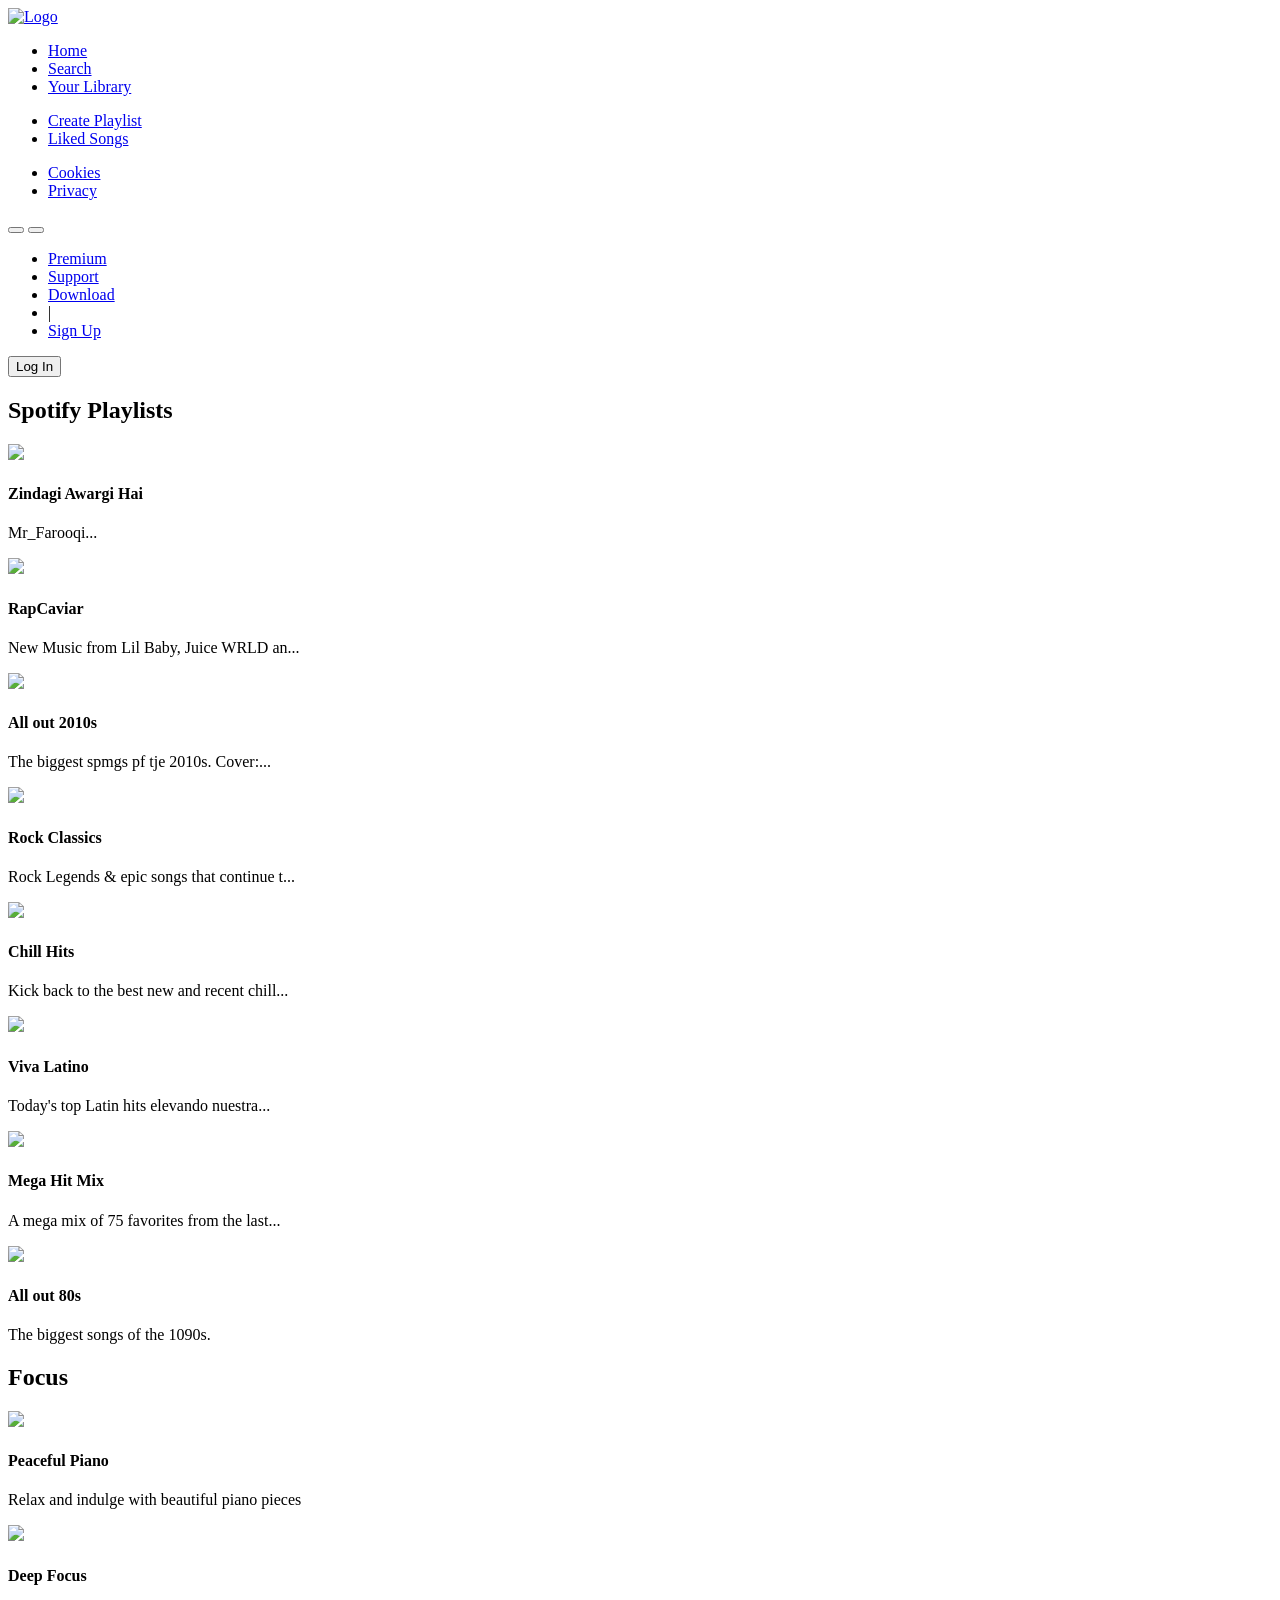
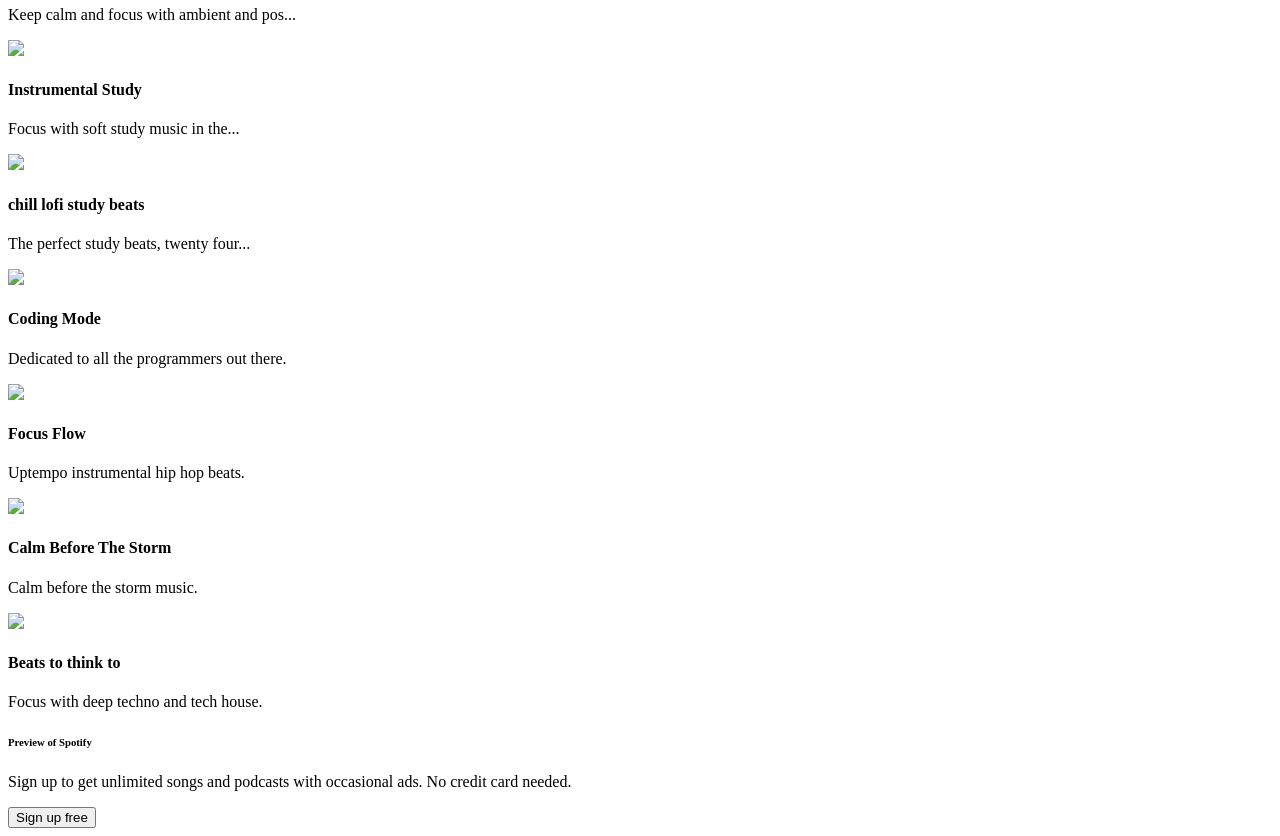
==== index.html @ 8769f4de "Rename main.html to index.html" ====
<!DOCTYPE html>
<html>
<head>
	<meta charset="utf-8">
	<meta name="viewport" content="width=device-width, initial-scale=1">
	<link rel="stylesheet" type="text/css" href="style.css">
	<title>MusicHubble</title>
</head>
<body>
	<body>

    <div class="sidebar">
      <div class="logo">
        <a href="#">
          <img src="https://storage.googleapis.com/pr-newsroom-wp/1/2018/11/Spotify_Logo_CMYK_Green.png" alt="Logo" />
        </a>
      </div>

      <div class="navigation">
        <ul>
          <li>
            <a href="#">
              <span class="fa fa-home"></span>
              <span>Home</span>
            </a>
          </li>

          <li>
            <a href="#">
              <span class="fa fa-search"></span>
              <span>Search</span>
            </a>
          </li>

          <li>
            <a href="#">
              <span class="fa fas fa-book"></span>
              <span>Your Library</span>
            </a>
          </li>
        </ul>
      </div>

      <div class="navigation">
        <ul>
          <li>
            <a href="#">
              <span class="fa fas fa-plus-square"></span>
              <span>Create Playlist</span>
            </a>
          </li>

          <li>
            <a href="#">
              <span class="fa fas fa-heart"></span>
              <span>Liked Songs</span>
            </a>
          </li>
        </ul>
      </div>

      <div class="policies">
        <ul>
          <li>
            <a href="#">Cookies</a>
          </li>
          <li>
            <a href="#">Privacy</a>
          </li>
        </ul>
      </div>
    </div>

    <div class="main-container">
      <div class="topbar">
        <div class="prev-next-buttons">
          <button type="button" class="fa fas fa-chevron-left"></button>
          <button type="button" class="fa fas fa-chevron-right"></button>
        </div>

        <div class="navbar">
          <ul>
            <li>
              <a href="#">Premium</a>
            </li>
            <li>
              <a href="#">Support</a>
            </li>
            <li>
              <a href="#">Download</a>
            </li>
            <li class="divider">|</li>
            <li>
              <a href="#">Sign Up</a>
            </li>
          </ul>
          <button type="button">Log In</button>
        </div>
      </div>
  <!--------Spotify Playlists Section start hear ----------------->
      <div class="spotify-playlists">
        <h2>Spotify Playlists</h2>

        <div class="list">
          <div class="item">
            <img src="https://i1.sndcdn.com/artworks-YwGnIJyWtEhAORx1-oNyQ0g-t500x500.jpg" />
            <div class="play">
              <a href="E:\hubble-music-web\playlist\Zindagi Awargi Hai.html"><span class="fa fa-play"></span></a>
            </div>
            <h4>Zindagi Awargi Hai </h4>
            <p>Mr_Farooqi...</p>
          </div>

          <div class="item">
            <img src="https://th.bing.com/th/id/OIP.tqtfuBrs-v-uJ2NsOrR2tgHaHa?pid=ImgDet&rs=1">
            <div class="play" >
              <span class="fa fa-play"></span>
            </div>
            <h4>RapCaviar</h4>
            <p>New Music from Lil Baby, Juice WRLD an...</p>
          </div>

          <div class="item">
            <img src="https://i1.sndcdn.com/artworks-YwGnIJyWtEhAORx1-oNyQ0g-t500x500.jpg">
            <div class="play">
              <span class="fa fa-play"></span>
            </div>
            <h4>All out 2010s</h4>
            <p>The biggest spmgs pf tje 2010s. Cover:...</p>
          </div>

          <div class="item">
            <img src="https://i1.sndcdn.com/artworks-YwGnIJyWtEhAORx1-oNyQ0g-t500x500.jpg">
            <div class="play">
              <span class="fa fa-play"></span>
            </div>
            <h4>Rock Classics</h4>
            <p>Rock Legends & epic songs that continue t...</p>
          </div>

          <div class="item">
            <img src="https://i1.sndcdn.com/artworks-YwGnIJyWtEhAORx1-oNyQ0g-t500x500.jpg">
            <div class="play">
              <span class="fa fa-play"></span>
            </div>
            <h4>Chill Hits</h4>
            <p>Kick back to the best new and recent chill...</p>
          </div>

          <div class="item">
            <img src="https://i1.sndcdn.com/artworks-YwGnIJyWtEhAORx1-oNyQ0g-t500x500.jpg">
            <div class="play">
              <span class="fa fa-play"></span>
            </div>
            <h4>Viva Latino</h4>
            <p>Today's top Latin hits elevando nuestra...</p>
          </div>

          <div class="item">
            <img src="https://i1.sndcdn.com/artworks-YwGnIJyWtEhAORx1-oNyQ0g-t500x500.jpg">
            <div class="play">
              <span class="fa fa-play"></span>
            </div>
            <h4>Mega Hit Mix</h4>
            <p>A mega mix of 75 favorites from the last...</p>
          </div>

          <div class="item">
            <img src="https://i1.sndcdn.com/artworks-YwGnIJyWtEhAORx1-oNyQ0g-t500x500.jpg">
            <div class="play">
              <span class="fa fa-play"></span>
            </div>
            <h4>All out 80s</h4>
            <p>The biggest songs of the 1090s.</p>
          </div>
        </div>
      </div>
<!--------Spotify Playlists Section end hear ----------------->


<!--------Focus Section start hear ----------------->
      <div class="spotify-playlists">
        <h2>Focus</h2>
        <div class="list">
          <div class="item">
            <img src="https://i1.sndcdn.com/artworks-YwGnIJyWtEhAORx1-oNyQ0g-t500x500.jpg">
            <div class="play">
              <span class="fa fa-play"></span>
            </div>
            <h4>Peaceful Piano</h4>
            <p>Relax and indulge with beautiful piano pieces</p>
          </div>

          <div class="item">
            <img src="https://i1.sndcdn.com/artworks-YwGnIJyWtEhAORx1-oNyQ0g-t500x500.jpg">
            <div class="play">
              <span class="fa fa-play"></span>
            </div>
            <h4>Deep Focus</h4>
            <p>Keep calm and focus with ambient and pos...</p>
          </div>

          <div class="item">
            <img src="https://i1.sndcdn.com/artworks-YwGnIJyWtEhAORx1-oNyQ0g-t500x500.jpg">
            <div class="play">
              <span class="fa fa-play"></span>
            </div>
            <h4>Instrumental Study</h4>
            <p>Focus with soft study music in the...</p>
          </div>

          <div class="item">
            <img src="https://i1.sndcdn.com/artworks-YwGnIJyWtEhAORx1-oNyQ0g-t500x500.jpg">
            <div class="play">
              <span class="fa fa-play"></span>
            </div>
            <h4>chill lofi study beats</h4>
            <p>The perfect study beats, twenty four...</p>
          </div>

          <div class="item">
            <img src="https://i1.sndcdn.com/artworks-YwGnIJyWtEhAORx1-oNyQ0g-t500x500.jpg">
            <div class="play">
              <span class="fa fa-play"></span>
            </div>
            <h4>Coding Mode</h4>
            <p>Dedicated to all the programmers out there.</p>
          </div>
          
          <div class="item">
            <img src="https://i1.sndcdn.com/artworks-YwGnIJyWtEhAORx1-oNyQ0g-t500x500.jpg">
            <div class="play">
              <span class="fa fa-play"></span>
            </div>
            <h4>Focus Flow</h4>
            <p>Uptempo instrumental hip hop beats.</p>
          </div>

          <div class="item">
            <img src="https://i1.sndcdn.com/artworks-YwGnIJyWtEhAORx1-oNyQ0g-t500x500.jpg">
            <div class="play">
              <span class="fa fa-play"></span>
            </div>
            <h4>Calm Before The Storm</h4>
            <p>Calm before the storm music.</p>
          </div>

          <div class="item">
            <img src="https://i1.sndcdn.com/artworks-YwGnIJyWtEhAORx1-oNyQ0g-t500x500.jpg">
            <div class="play">
              <span class="fa fa-play"></span>
            </div>
            <h4>Beats to think to</h4>
            <p>Focus with deep techno and tech house.</p>
          </div>
        </div>
      </div>

      <!--------Focus Section end hear ----------------->

      <div class="preview">
        <div class="text">
          <h6>Preview of Spotify</h6>
          <p>Sign up to get unlimited songs and podcasts with occasional ads. No credit card needed.</p>
        </div>
        <div class="button">
          <button type="button">Sign up free</button>
        </div>
      </div>
    </div>

    <script
      src="https://kit.fontawesome.com/23cecef777.js"
      crossorigin="anonymous"
    ></script>
  </body>
</body>
</html>
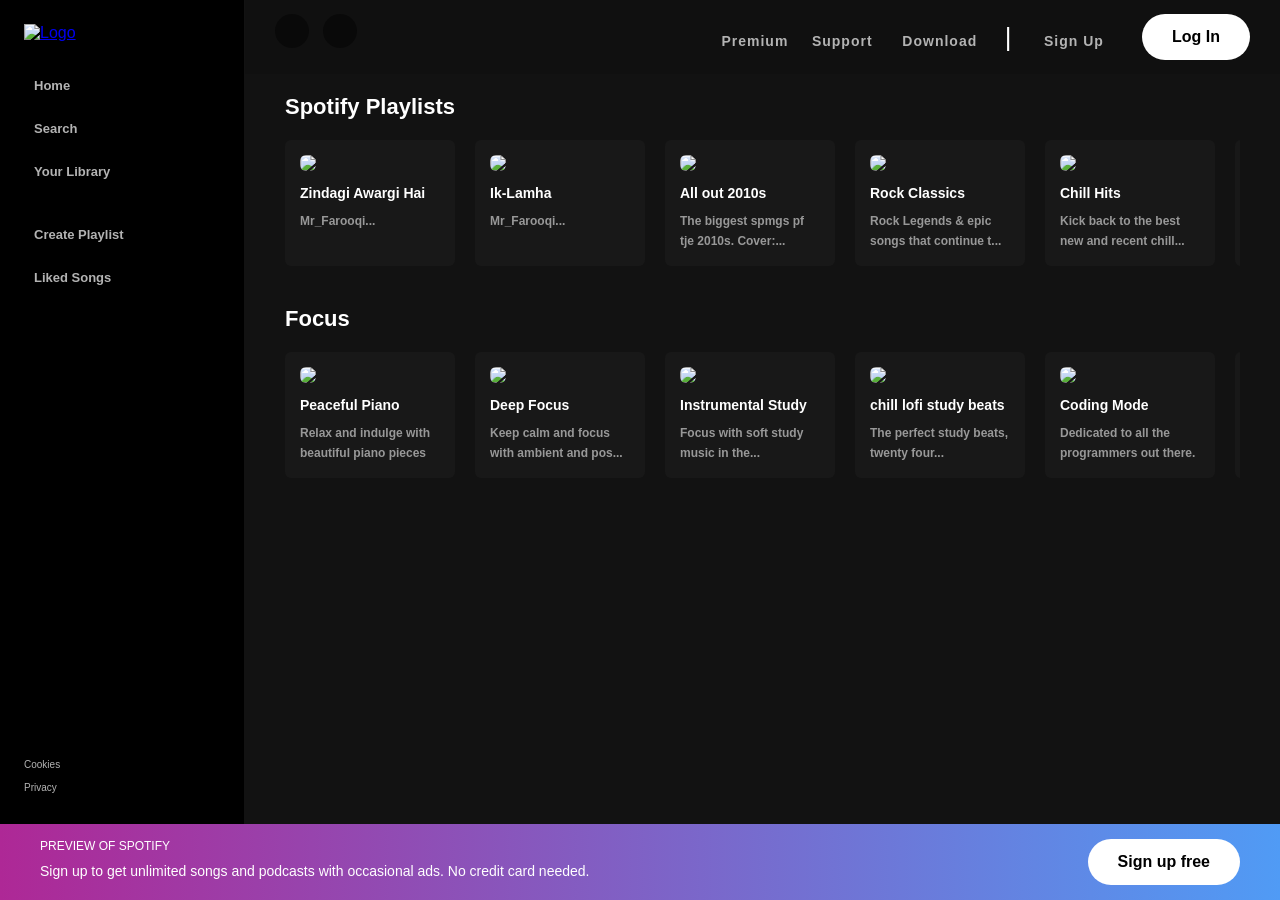
==== commit f404d141: "Update index.html" ====
--- a/index.html
+++ b/index.html
@@ -105,19 +105,20 @@
           <div class="item">
             <img src="https://i1.sndcdn.com/artworks-YwGnIJyWtEhAORx1-oNyQ0g-t500x500.jpg" />
             <div class="play">
-              <a href="E:\hubble-music-web\playlist\Zindagi Awargi Hai.html"><span class="fa fa-play"></span></a>
+              <a href="playlist/Zindagi Awargi Hai.html">
+		      <span class="fa fa-play"></span></a>
             </div>
             <h4>Zindagi Awargi Hai </h4>
             <p>Mr_Farooqi...</p>
           </div>
 
           <div class="item">
-            <img src="https://th.bing.com/th/id/OIP.tqtfuBrs-v-uJ2NsOrR2tgHaHa?pid=ImgDet&rs=1">
-            <div class="play" >
-              <span class="fa fa-play"></span>
-            </div>
-            <h4>RapCaviar</h4>
-            <p>New Music from Lil Baby, Juice WRLD an...</p>
+            <img src="https://th.bing.com/th/id/OIP.tqtfuBrs-v-uJ2NsOrR2tgHaHa?pid=ImgDet&rs=1" />
+            <div class="play">
+              <a href="playlist\Ik-Lamha.html"><span class="fa fa-play"></span></a>
+            </div>
+            <h4>Ik-Lamha </h4>
+            <p>Mr_Farooqi...</p>
           </div>
 
           <div class="item">
--- a/style.css
+++ b/style.css
@@ -0,0 +1,242 @@
+* {
+  padding: 0;
+  margin: 0;
+}
+body {
+  background-color: #121212;
+  font-family: 'Montserrat', sans-serif;
+}
+
+.sidebar {
+  position: fixed;
+  left: 0;
+  top: 0;
+  bottom: 0;
+  width: 196px;
+  background-color: #000000;
+  padding: 24px;
+}
+.sidebar .logo img {
+  width: 130px;
+}
+.sidebar .navigation ul {
+  list-style: none;
+  margin-top: 20px;
+}
+.sidebar .navigation ul li {
+  padding: 10px 0px;
+}
+.sidebar .navigation ul li a {
+  color: #b3b3b3;
+  text-decoration: none;
+  font-weight: bold;
+  font-size: 13px;
+}
+.sidebar .navigation ul li a:hover,
+.sidebar .navigation ul li a:active,
+.sidebar .navigation ul li a:focus {
+  color: #ffffff;
+}
+.sidebar .navigation ul li a:hover .fa,
+.sidebar .navigation ul li a:active .fa,
+.sidebar .navigation ul li a:focus .fa {
+  color: #b3b3b3;
+}
+.sidebar .navigation ul li .fa {
+  font-size: 20px;
+  margin-right: 10px;
+}
+.sidebar .navigation ul li a:hover .fa:hover,
+.sidebar .navigation ul li a:hover .fa:active,
+.sidebar .navigation ul li a:hover .fa:focus {
+  color: #ffffff;
+}
+.sidebar .policies {
+  position: absolute;
+  bottom: 100px;
+}
+.sidebar .policies ul {
+  list-style: none;
+}
+.sidebar .policies ul li {
+  padding-bottom: 5px;
+}
+.sidebar .policies ul li a {
+  color: #b3b3b3;
+  font-weight: 500;
+  text-decoration: none;
+  font-size: 10px;
+}
+.sidebar .policies ul li a:hover,
+.sidebar .policies ul li a:active,
+.sidebar .policies ul li a:focus {
+  text-decoration: underline;
+}
+
+.main-container {
+  margin-left: 245px;
+  margin-bottom: 100px;
+}
+
+.topbar {
+  display: flex;
+  justify-content: space-between;
+  background-color: #101010;
+  padding: 14px 30px;
+}
+.topbar .prev-next-buttons button {
+  color: #7a7a7a;
+  cursor: not-allowed;
+  width: 34px;
+  height: 34px;
+  border-radius: 100%;
+  font-size: 18px;
+  border: 0px;
+  background-color: #090909;
+  margin-right: 10px;
+}
+.topbar .navbar {
+  display: flex;
+  align-items: center;
+}
+.topbar .navbar ul {
+  list-style: none;
+}
+.topbar .navbar ul li {
+  display: inline-block;
+  margin: 0px 8px;
+  width: 70px;
+}
+.topbar .navbar ul li a {
+  color: #b3b3b3;
+  text-decoration: none;
+  font-weight: bold;
+  font-size: 14px;
+  letter-spacing: 1px;
+}
+.topbar .navbar ul li a:hover,
+.topbar .navbar ul li a:active,
+.topbar .navbar ul li a:focus {
+  color: #ffffff;
+  font-size: 15px;
+}
+.topbar .navbar ul li.divider {
+  color: #ffffff;
+  font-size: 26px;
+  margin: 0px 20px;
+  width: auto;
+}
+.topbar .navbar button {
+  background-color: #ffffff;
+  color: #000000;
+  font-size: 16px;
+  font-weight: bold;
+  padding: 14px 30px;
+  border: 0px;
+  border-radius: 40px;
+  cursor: pointer;
+  margin-left: 20px;
+}
+.topbar .navbar button:hover,
+.topbar .navbar button:active,
+.topbar .navbar button:focus {
+  background-color: #f2f2f2;
+}
+.spotify-playlists {
+  padding: 20px 40px;
+}
+.spotify-playlists h2 {
+  color: #ffffff;
+  font-size: 22px;
+  margin-bottom: 20px;
+}
+.spotify-playlists .list {
+  display: flex;
+  gap: 20px;
+  overflow: hidden;
+}
+.spotify-playlists .list .item {
+  min-width: 140px;
+  width: 160px;
+  padding: 15px;
+  background-color: #181818;
+  border-radius: 6px;
+  cursor: pointer;
+  transition: all ease 0.4s;
+}
+.spotify-playlists .list .item:hover {
+  background-color: #252525;
+}
+.spotify-playlists .list .item img {
+  width: 100%;
+  border-radius: 6px;
+  margin-bottom: 10px;
+}
+.spotify-playlists .list .item .play {
+  position: relative;
+}
+.spotify-playlists .list .item .play .fa {
+  position: absolute;
+  right: 10px;
+  top: -60px;
+  padding: 18px;
+  background-color: #1db954;
+  border-radius: 100%;
+  opacity: 0;
+  transition: all ease 0.4s;
+}
+.spotify-playlists .list .item:hover .play .fa {
+  opacity: 1;
+  transform: translateY(-20px);
+}
+.spotify-playlists .list .item h4 {
+  color: #ffffff;
+  font-size: 14px;
+  margin-bottom: 10px;
+  white-space: nowrap;
+  overflow: hidden;
+  text-overflow: ellipsis;
+}
+.spotify-playlists .list .item p {
+  color: #989898;
+  font-size: 12px;
+  line-height: 20px;
+  font-weight: 600;
+}
+.spotify-playlists hr {
+  margin: 70px 0px 0px;
+  border-color: #636363;
+}
+
+.preview {
+  position: fixed;
+  bottom: 0;
+  left: 0;
+  right: 0;
+  background: linear-gradient(to right, #ae2896, #509bf5);
+  padding: 15px 40px;
+  display: flex;
+  justify-content: space-between;
+}
+.preview h6 {
+  color: #ffffff;
+  text-transform: uppercase;
+  font-weight: 400;
+  font-size: 12px;
+  margin-bottom: 10px;
+}
+.preview p {
+  color: #ffffff;
+  font-size: 14px;
+  font-weight: 500;
+}
+.preview button {
+  background-color: #ffffff;
+  color: #000000;
+  font-size: 16px;
+  font-weight: bold;
+  padding: 14px 30px;
+  border: 0px;
+  border-radius: 40px;
+  cursor: pointer;
+}
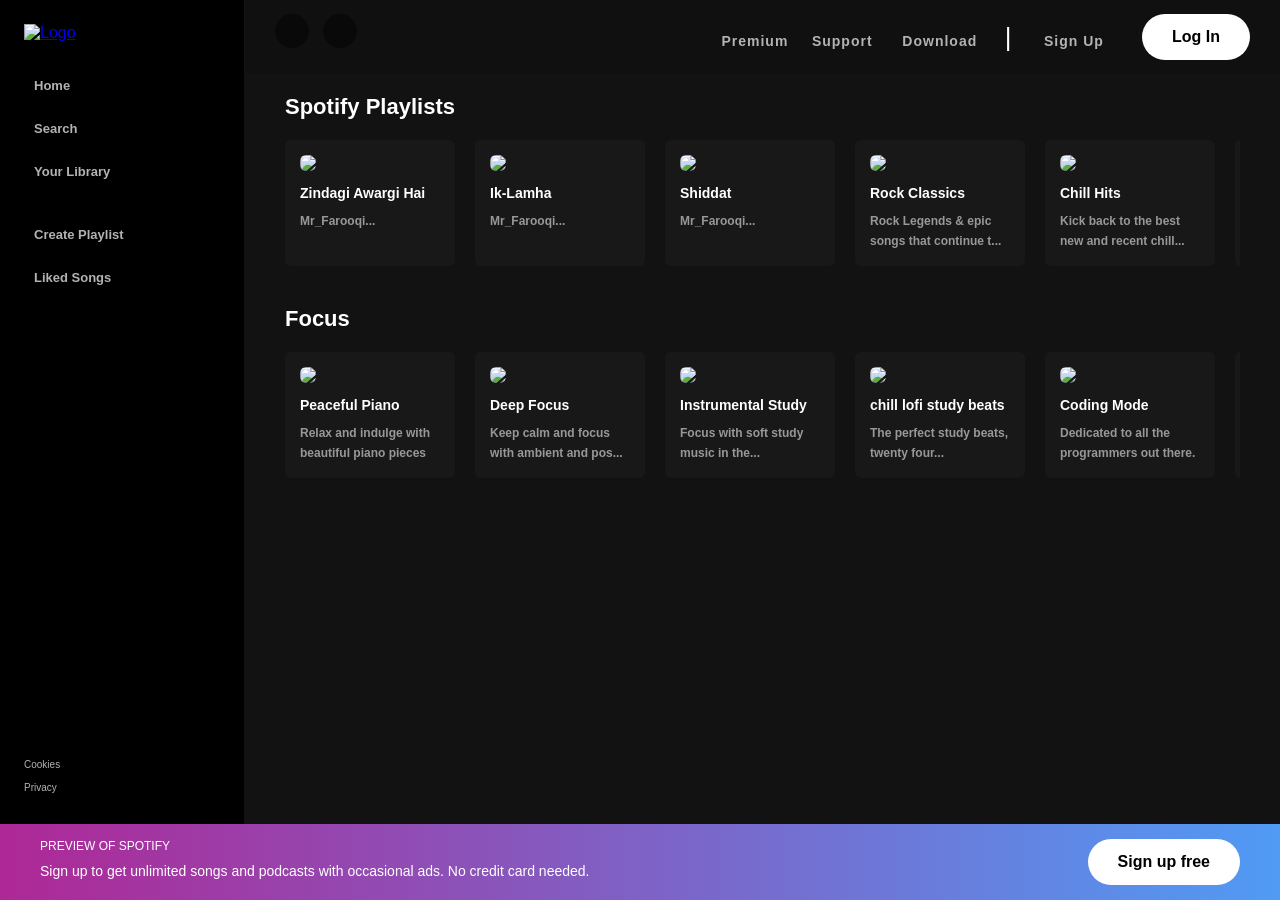
==== commit 7a58845b: "Update index.html" ====
--- a/index.html
+++ b/index.html
@@ -122,12 +122,12 @@
           </div>
 
           <div class="item">
-            <img src="https://i1.sndcdn.com/artworks-YwGnIJyWtEhAORx1-oNyQ0g-t500x500.jpg">
-            <div class="play">
-              <span class="fa fa-play"></span>
-            </div>
-            <h4>All out 2010s</h4>
-            <p>The biggest spmgs pf tje 2010s. Cover:...</p>
+            <img src="https://hindi.filmibeat.com/fanimg/movie/1988/shiddat-photos-images-4792.jpg">
+            <div class="play">
+              <a href="playlist\Shiddat.html"><span class="fa fa-play"></span></a>
+            </div>
+            <h4>Shiddat</h4>
+            <p>Mr_Farooqi...</p>
           </div>
 
           <div class="item">
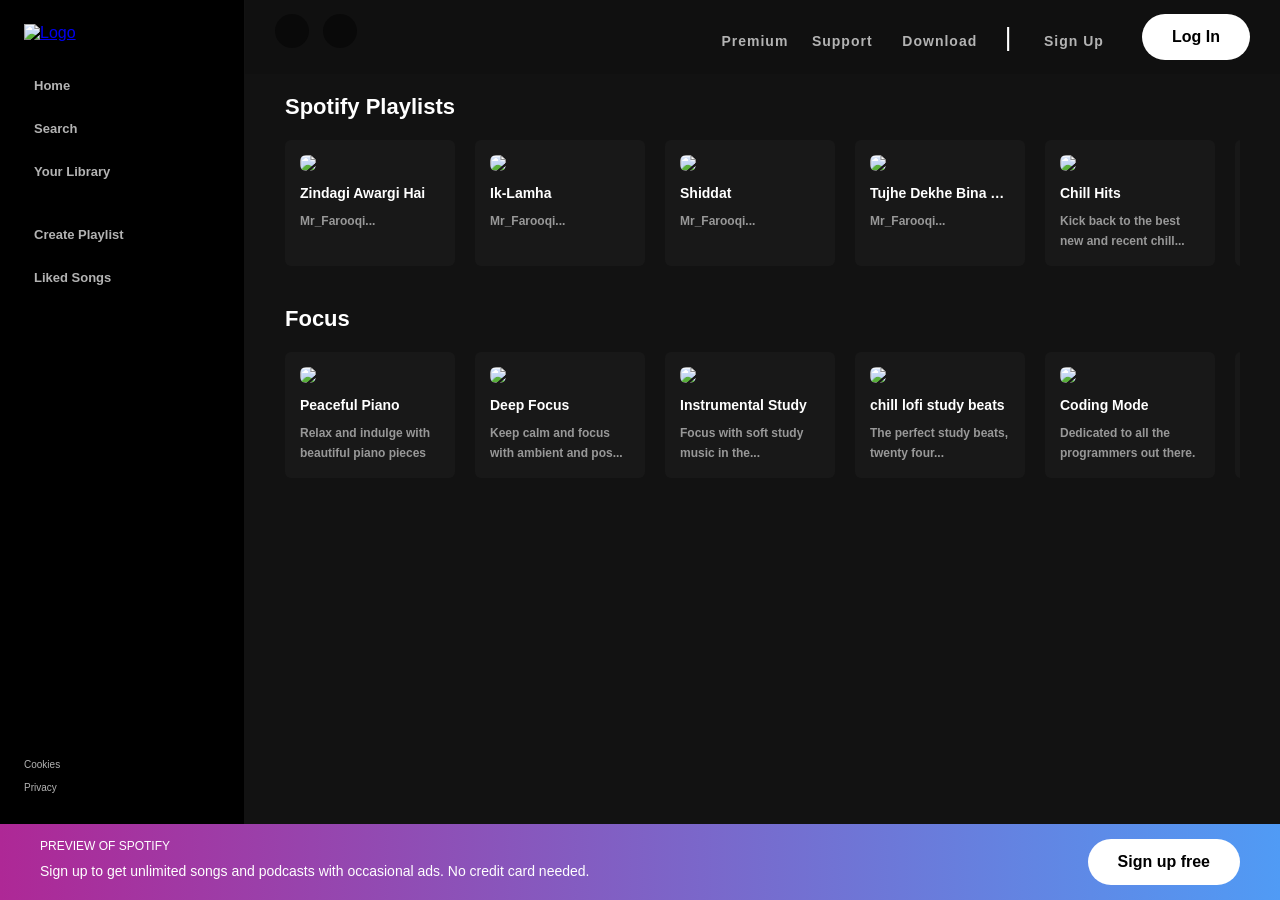
==== commit 664a36fb: "Update index.html" ====
--- a/index.html
+++ b/index.html
@@ -12,7 +12,7 @@
     <div class="sidebar">
       <div class="logo">
         <a href="#">
-          <img src="https://storage.googleapis.com/pr-newsroom-wp/1/2018/11/Spotify_Logo_CMYK_Green.png" alt="Logo" />
+          <img src="\logo.png" alt="Logo" />
         </a>
       </div>
 
@@ -131,12 +131,12 @@
           </div>
 
           <div class="item">
-            <img src="https://i1.sndcdn.com/artworks-YwGnIJyWtEhAORx1-oNyQ0g-t500x500.jpg">
-            <div class="play">
-              <span class="fa fa-play"></span>
-            </div>
-            <h4>Rock Classics</h4>
-            <p>Rock Legends & epic songs that continue t...</p>
+            <img src="https://th.bing.com/th/id/OIP.tqtfuBrs-v-uJ2NsOrR2tgHaHa?pid=ImgDet&rs=1">
+            <div class="play">
+              <a href="playlist\Tujhe Dekhe Bina Chain Kabhi Bhi Nahi Aata.html"><span class="fa fa-play"></span></a>
+            </div>
+            <h4>Tujhe Dekhe Bina Chain Kabhi Bhi Nahi Aata</h4>
+            <p>Mr_Farooqi...</p>
           </div>
 
           <div class="item">
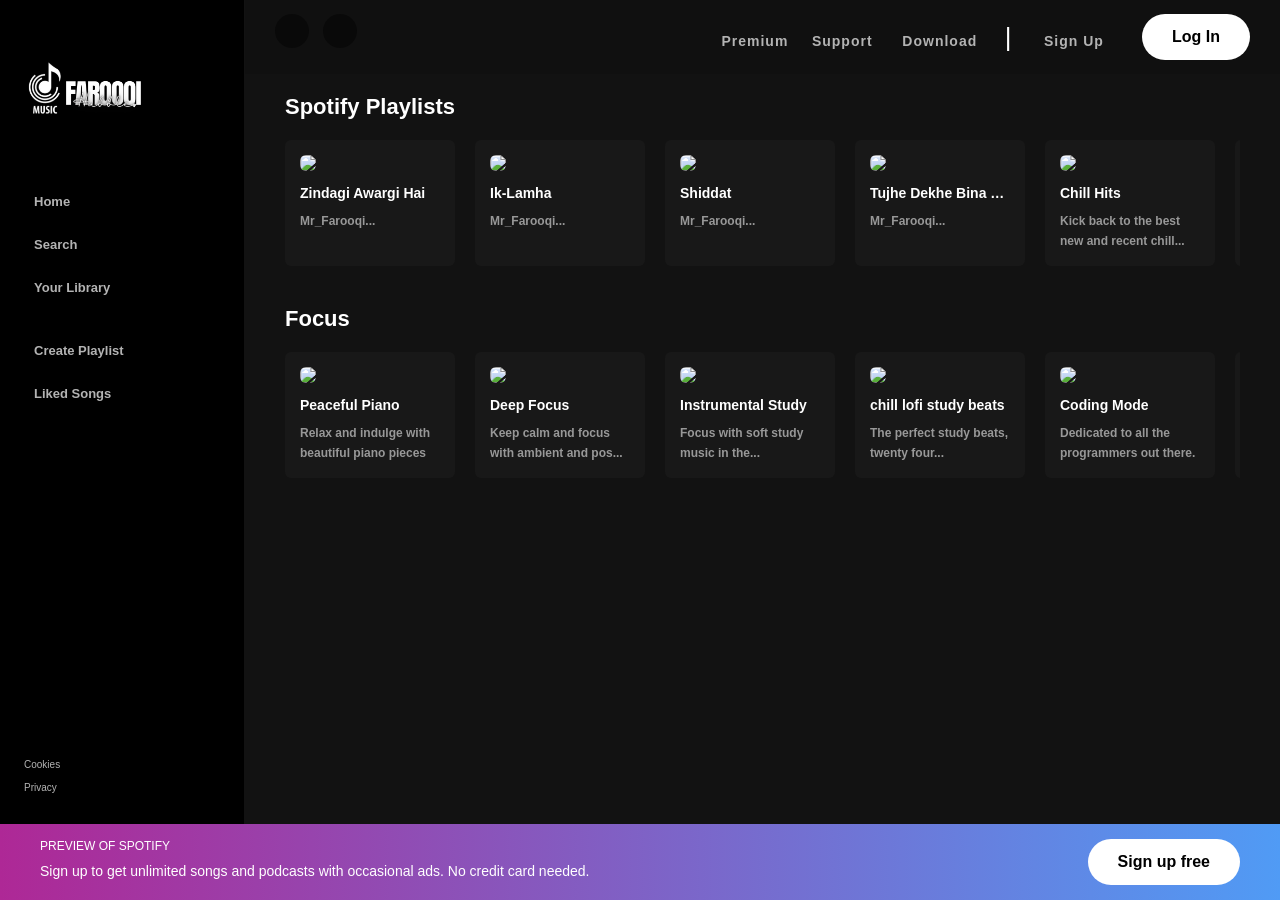
==== commit 22f92bf4: "Update index.html" ====
--- a/index.html
+++ b/index.html
@@ -12,7 +12,7 @@
     <div class="sidebar">
       <div class="logo">
         <a href="#">
-          <img src="\logo.png" alt="Logo" />
+          <img src="\logo.png" alt="Logo">
         </a>
       </div>
 
